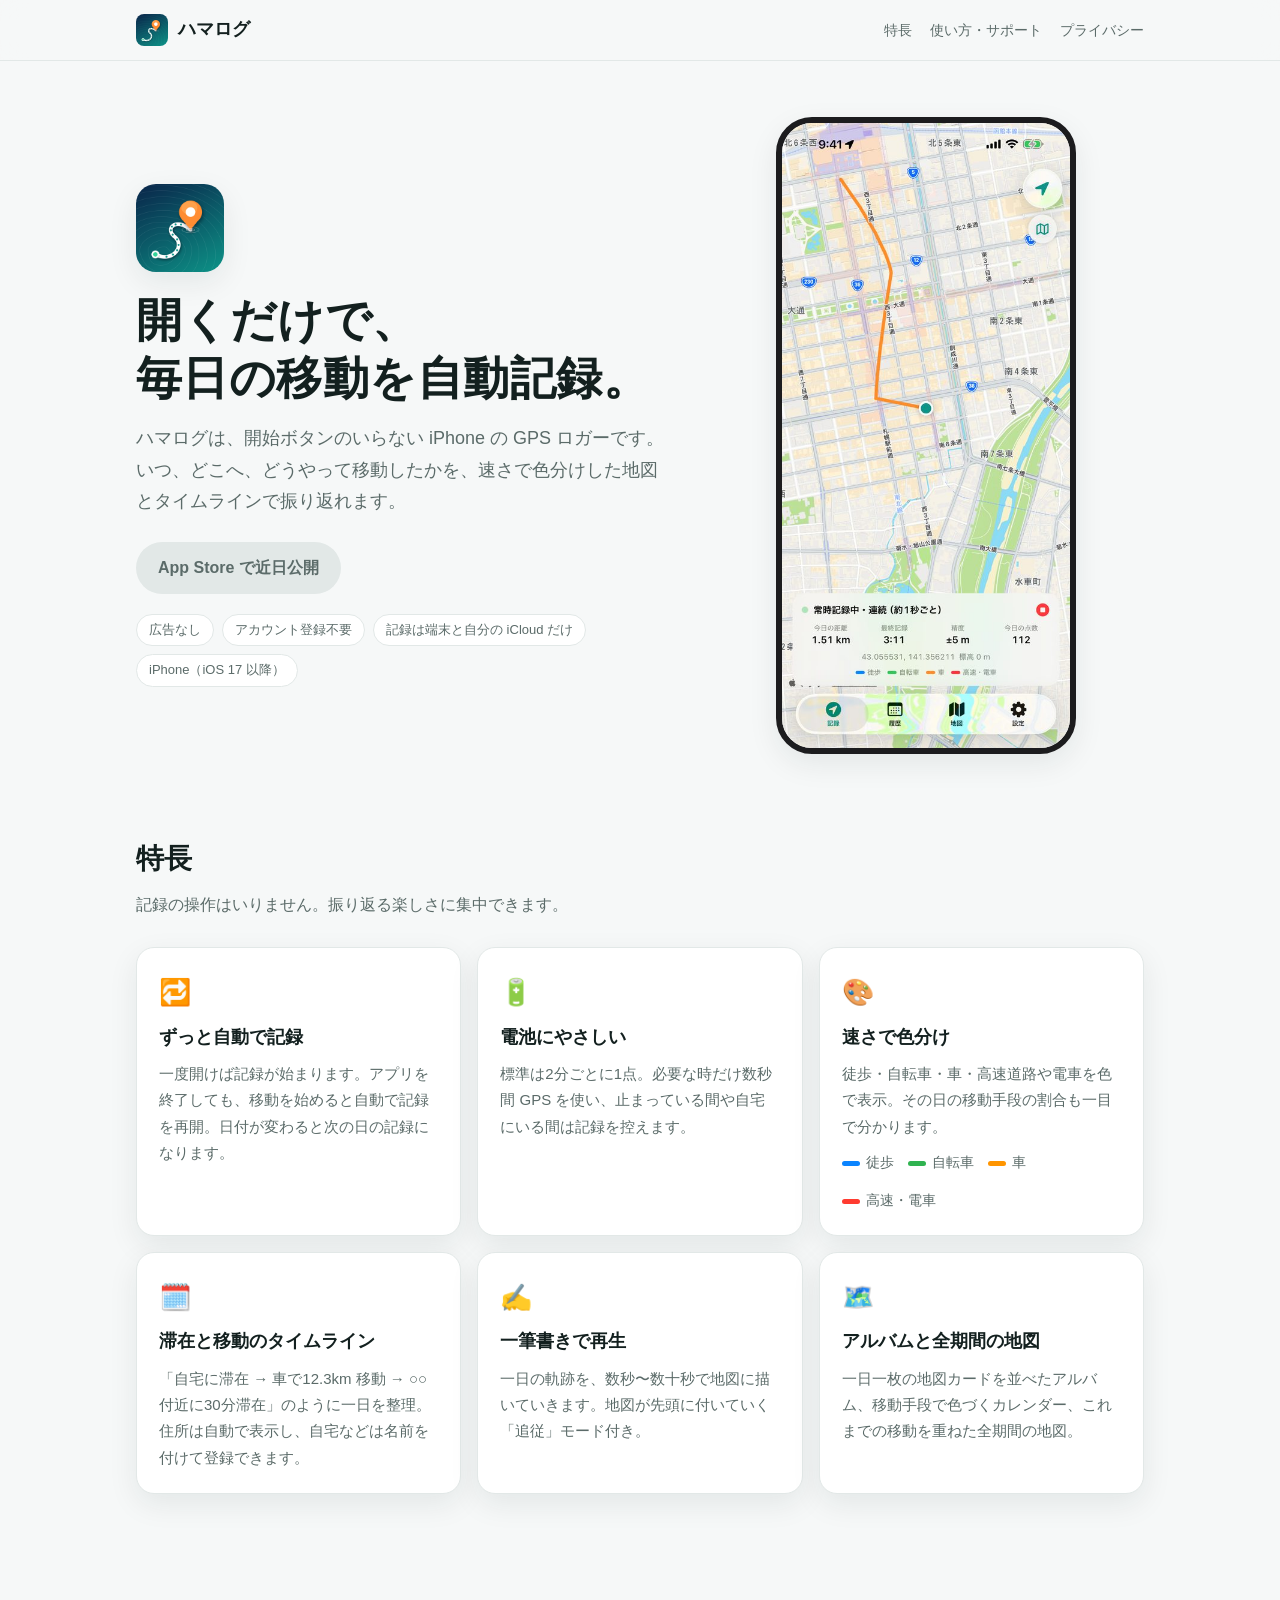
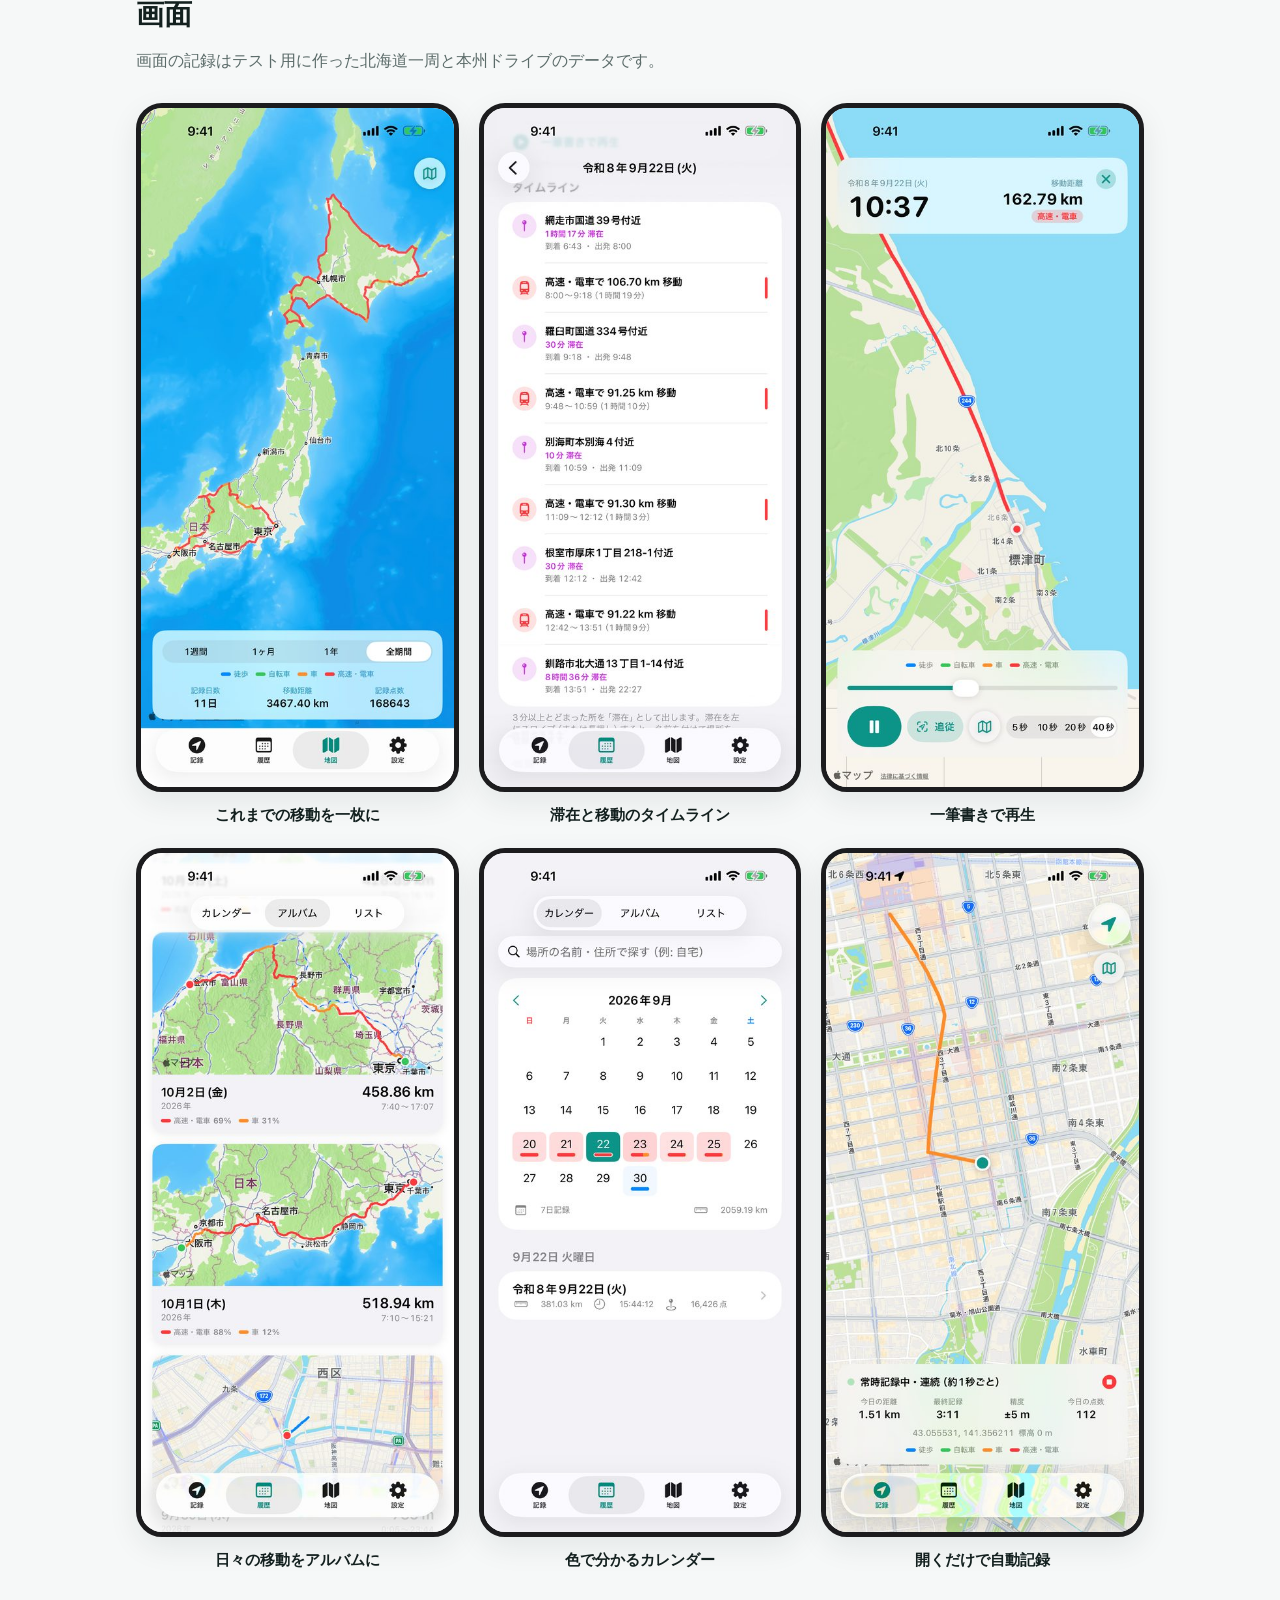
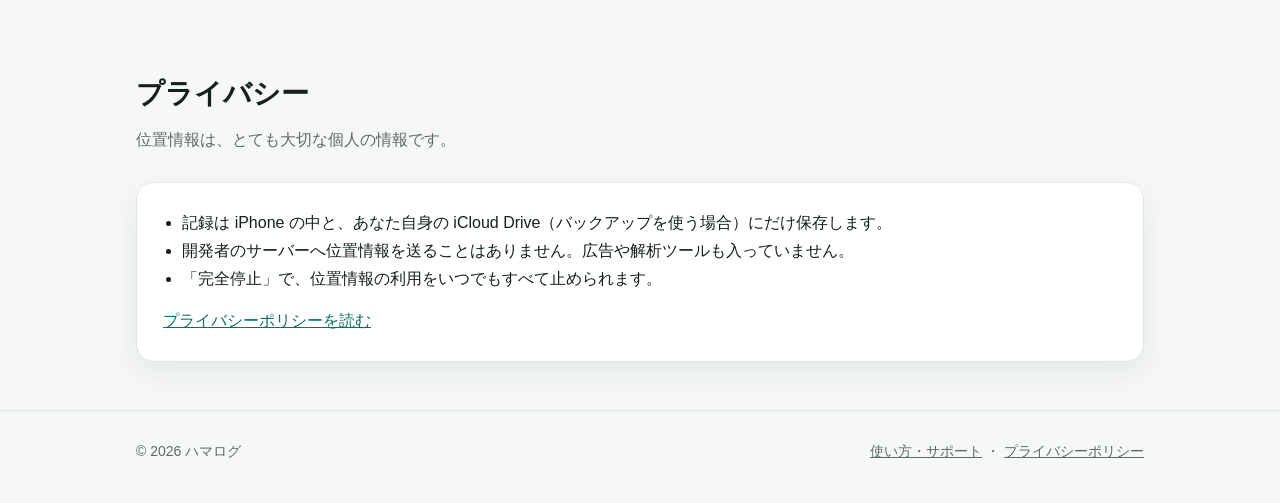
==== index.html @ 606d51f3 "ハマログ 公式サイト（トップ・使い方・プライバシーポリシー） Co-Authored-By: Claude Opus 5.5 <noreply@anthropic.com>" ====
<!doctype html>
<html lang="ja">
<head>
  <meta charset="utf-8">
  <meta name="viewport" content="width=device-width, initial-scale=1">
  <title>ハマログ - 開くだけで毎日の移動を自動記録</title>
  <meta name="description" content="ハマログは、一度開くだけで毎日の移動を自動で記録し続ける iPhone 向け GPS ロガーです。速さで色分けした地図、滞在と移動のタイムライン、一筆書きの再生で一日を振り返れます。">
  <meta property="og:title" content="ハマログ - 開くだけで毎日の移動を自動記録">
  <meta property="og:description" content="開始ボタンのいらない GPS ロガー。速さで色分けした地図、タイムライン、一筆書きの再生。記録は iPhone とあなたの iCloud Drive にだけ。">
  <meta property="og:image" content="https://hama-boo-dot.github.io/hamalog/assets/06_allmap.jpg">
  <link rel="icon" href="assets/favicon.png">
  <link rel="apple-touch-icon" href="assets/app-icon.png">
  <link rel="stylesheet" href="style.css">
</head>
<body>
  <header class="site-header">
    <div class="wrap">
      <a class="brand" href="./"><img src="assets/app-icon.png" alt="">ハマログ</a>
      <nav>
        <a href="#features" class="hide-sm">特長</a>
        <a href="support.html">使い方・サポート</a>
        <a href="privacy.html">プライバシー</a>
      </nav>
    </div>
  </header>

  <main>
    <section class="hero">
      <div class="wrap">
        <div>
          <img class="icon" src="assets/app-icon.png" alt="ハマログのアイコン">
          <h1>開くだけで、<br>毎日の移動を自動記録。</h1>
          <p class="lead">ハマログは、開始ボタンのいらない iPhone の GPS ロガーです。いつ、どこへ、どうやって移動したかを、速さで色分けした地図とタイムラインで振り返れます。</p>
          <a class="button disabled" href="#" aria-disabled="true">App Store で近日公開</a>
          <ul class="badges">
            <li>広告なし</li>
            <li>アカウント登録不要</li>
            <li>記録は端末と自分の iCloud だけ</li>
            <li>iPhone（iOS 17 以降）</li>
          </ul>
        </div>
        <div class="phone"><img src="assets/01_record.jpg" alt="記録画面。今日の軌跡が地図に表示されている"></div>
      </div>
    </section>

    <section id="features">
      <div class="wrap">
        <h2>特長</h2>
        <p class="sub">記録の操作はいりません。振り返る楽しさに集中できます。</p>
        <div class="features">
          <div class="card">
            <div class="emoji">🔁</div>
            <h3>ずっと自動で記録</h3>
            <p>一度開けば記録が始まります。アプリを終了しても、移動を始めると自動で記録を再開。日付が変わると次の日の記録になります。</p>
          </div>
          <div class="card">
            <div class="emoji">🔋</div>
            <h3>電池にやさしい</h3>
            <p>標準は2分ごとに1点。必要な時だけ数秒間 GPS を使い、止まっている間や自宅にいる間は記録を控えます。</p>
          </div>
          <div class="card">
            <div class="emoji">🎨</div>
            <h3>速さで色分け</h3>
            <p>徒歩・自転車・車・高速道路や電車を色で表示。その日の移動手段の割合も一目で分かります。</p>
            <div class="legend">
              <span style="--c: var(--walk)">徒歩</span>
              <span style="--c: var(--bike)">自転車</span>
              <span style="--c: var(--car)">車</span>
              <span style="--c: var(--fast)">高速・電車</span>
            </div>
          </div>
          <div class="card">
            <div class="emoji">🗓️</div>
            <h3>滞在と移動のタイムライン</h3>
            <p>「自宅に滞在 → 車で12.3km 移動 → ○○付近に30分滞在」のように一日を整理。住所は自動で表示し、自宅などは名前を付けて登録できます。</p>
          </div>
          <div class="card">
            <div class="emoji">✍️</div>
            <h3>一筆書きで再生</h3>
            <p>一日の軌跡を、数秒〜数十秒で地図に描いていきます。地図が先頭に付いていく「追従」モード付き。</p>
          </div>
          <div class="card">
            <div class="emoji">🗺️</div>
            <h3>アルバムと全期間の地図</h3>
            <p>一日一枚の地図カードを並べたアルバム、移動手段で色づくカレンダー、これまでの移動を重ねた全期間の地図。</p>
          </div>
        </div>
      </div>
    </section>

    <section>
      <div class="wrap">
        <h2>画面</h2>
        <p class="sub">画面の記録はテスト用に作った北海道一周と本州ドライブのデータです。</p>
        <div class="shots">
          <div class="shot"><figure><img src="assets/06_allmap.jpg" alt="全期間の地図。北海道一周と本州の軌跡" loading="lazy"><figcaption>これまでの移動を一枚に</figcaption></figure></div>
          <div class="shot"><figure><img src="assets/03_timeline.jpg" alt="タイムライン。滞在と移動が時間順に並ぶ" loading="lazy"><figcaption>滞在と移動のタイムライン</figcaption></figure></div>
          <div class="shot"><figure><img src="assets/04_playback.jpg" alt="一筆書きの再生画面" loading="lazy"><figcaption>一筆書きで再生</figcaption></figure></div>
          <div class="shot"><figure><img src="assets/05_album.jpg" alt="アルバム。一日一枚の地図カード" loading="lazy"><figcaption>日々の移動をアルバムに</figcaption></figure></div>
          <div class="shot"><figure><img src="assets/02_calendar.jpg" alt="カレンダー。移動手段の色が付いた日" loading="lazy"><figcaption>色で分かるカレンダー</figcaption></figure></div>
          <div class="shot"><figure><img src="assets/01_record.jpg" alt="記録画面" loading="lazy"><figcaption>開くだけで自動記録</figcaption></figure></div>
        </div>
      </div>
    </section>

    <section>
      <div class="wrap">
        <h2>プライバシー</h2>
        <p class="sub">位置情報は、とても大切な個人の情報です。</p>
        <div class="privacy-box">
          <ul>
            <li>記録は iPhone の中と、あなた自身の iCloud Drive（バックアップを使う場合）にだけ保存します。</li>
            <li>開発者のサーバーへ位置情報を送ることはありません。広告や解析ツールも入っていません。</li>
            <li>「完全停止」で、位置情報の利用をいつでもすべて止められます。</li>
          </ul>
          <p style="margin:14px 0 0"><a href="privacy.html">プライバシーポリシーを読む</a></p>
        </div>
      </div>
    </section>
  </main>

  <footer>
    <div class="wrap">
      <span>© 2026 ハマログ</span>
      <span><a href="support.html">使い方・サポート</a> ・ <a href="privacy.html">プライバシーポリシー</a></span>
    </div>
  </footer>
</body>
</html>
---- style.css ----
:root {
  --bg: #f6f8f8;
  --surface: #ffffff;
  --text: #13201f;
  --muted: #5b6b69;
  --accent: #0d9488;
  --accent-ink: #0b6f66;
  --line: #e2e8e7;
  --walk: #0a84ff;
  --bike: #30b350;
  --car: #ff9500;
  --fast: #ff3b30;
  --shadow: 0 10px 30px rgba(15, 40, 38, 0.08);
}
@media (prefers-color-scheme: dark) {
  :root {
    --bg: #0e1515;
    --surface: #172121;
    --text: #e8efee;
    --muted: #9fb1ae;
    --accent: #2dd4bf;
    --accent-ink: #5eead4;
    --line: #253332;
    --shadow: 0 10px 30px rgba(0, 0, 0, 0.35);
  }
}

* { box-sizing: border-box; }
html { -webkit-text-size-adjust: 100%; }
body {
  margin: 0;
  background: var(--bg);
  color: var(--text);
  font-family: -apple-system, BlinkMacSystemFont, "Hiragino Sans", "Hiragino Kaku Gothic ProN", "Noto Sans JP", sans-serif;
  line-height: 1.75;
}
a { color: var(--accent-ink); }
img { max-width: 100%; display: block; }

.wrap { max-width: 1040px; margin: 0 auto; padding: 0 16px; }

/* ヘッダー */
.site-header {
  position: sticky; top: 0; z-index: 10;
  background: color-mix(in srgb, var(--bg) 88%, transparent);
  backdrop-filter: saturate(160%) blur(12px);
  -webkit-backdrop-filter: saturate(160%) blur(12px);
  border-bottom: 1px solid var(--line);
}
.site-header .wrap { display: flex; align-items: center; gap: 12px; height: 60px; }
.brand { display: flex; align-items: center; gap: 10px; text-decoration: none; color: var(--text); font-weight: 700; font-size: 18px; }
.brand img { width: 32px; height: 32px; border-radius: 8px; }
.site-header nav { margin-left: auto; display: flex; gap: 18px; font-size: 14px; }
.site-header nav a { text-decoration: none; color: var(--muted); }
.site-header nav a:hover, .site-header nav a[aria-current="page"] { color: var(--accent-ink); }

/* ヒーロー */
.hero { padding: 56px 0 32px; }
.hero .wrap { display: grid; grid-template-columns: 1.1fr 0.9fr; gap: 40px; align-items: center; }
.hero h1 { font-size: clamp(30px, 5vw, 46px); line-height: 1.25; margin: 0 0 16px; letter-spacing: 0.01em; }
.hero p.lead { font-size: 18px; color: var(--muted); margin: 0 0 24px; }
.hero .icon { width: 88px; height: 88px; border-radius: 20px; box-shadow: var(--shadow); margin-bottom: 20px; }
.badges { display: flex; flex-wrap: wrap; gap: 8px; margin: 20px 0 0; padding: 0; list-style: none; }
.badges li { font-size: 13px; padding: 4px 12px; border-radius: 999px; background: var(--surface); border: 1px solid var(--line); color: var(--muted); }
.button {
  display: inline-flex; align-items: center; gap: 8px;
  padding: 12px 22px; border-radius: 999px; font-weight: 700; text-decoration: none;
  background: var(--accent); color: #fff;
}
.button.disabled { background: var(--line); color: var(--muted); pointer-events: none; }
.phone { border-radius: 36px; overflow: hidden; box-shadow: var(--shadow); border: 6px solid #1c1c1e; max-width: 300px; margin: 0 auto; }

/* セクション */
section { padding: 48px 0; }
section h2 { font-size: 28px; margin: 0 0 8px; }
section .sub { color: var(--muted); margin: 0 0 28px; }

.features { display: grid; grid-template-columns: repeat(3, 1fr); gap: 16px; }
.card { background: var(--surface); border: 1px solid var(--line); border-radius: 18px; padding: 22px; box-shadow: var(--shadow); }
.card h3 { margin: 0 0 8px; font-size: 18px; }
.card p { margin: 0; color: var(--muted); font-size: 15px; }
.card .emoji { font-size: 26px; margin-bottom: 6px; }

.legend { display: flex; flex-wrap: wrap; gap: 14px; margin-top: 10px; font-size: 14px; color: var(--muted); }
.legend span::before { content: ""; display: inline-block; width: 18px; height: 5px; border-radius: 3px; margin-right: 6px; vertical-align: middle; background: var(--c); }

.shots { display: grid; grid-template-columns: repeat(3, 1fr); gap: 20px; }
.shot figure { margin: 0; }
.shot img { border-radius: 26px; border: 5px solid #1c1c1e; box-shadow: var(--shadow); }
.shot figcaption { text-align: center; margin-top: 10px; font-weight: 600; font-size: 15px; }

.privacy-box { background: var(--surface); border: 1px solid var(--line); border-radius: 18px; padding: 26px; box-shadow: var(--shadow); }
.privacy-box ul { margin: 0; padding-left: 1.2em; }

/* 文書ページ */
.doc { padding: 40px 0 56px; }
.doc .wrap { max-width: 760px; }
.doc h1 { font-size: 30px; margin: 0 0 6px; }
.doc .date { color: var(--muted); margin: 0 0 28px; font-size: 14px; }
.doc h2 { font-size: 21px; margin: 34px 0 10px; padding-top: 6px; border-top: 1px solid var(--line); }
.doc h3 { font-size: 17px; margin: 22px 0 6px; }
.doc table { width: 100%; border-collapse: collapse; font-size: 15px; margin: 10px 0; }
.doc th, .doc td { border: 1px solid var(--line); padding: 8px 10px; text-align: left; vertical-align: top; }
.doc th { background: var(--surface); }
details { background: var(--surface); border: 1px solid var(--line); border-radius: 14px; padding: 14px 18px; margin: 10px 0; }
details summary { cursor: pointer; font-weight: 700; }
details p { margin: 10px 0 0; color: var(--muted); }

footer { border-top: 1px solid var(--line); padding: 28px 0 40px; color: var(--muted); font-size: 14px; }
footer .wrap { display: flex; flex-wrap: wrap; gap: 16px; justify-content: space-between; }
footer a { color: var(--muted); }

@media (max-width: 820px) {
  .hero .wrap { grid-template-columns: 1fr; }
  .hero { padding-top: 32px; }
  .features { grid-template-columns: 1fr; }
  .shots { grid-template-columns: repeat(2, 1fr); gap: 14px; }
  .site-header nav { gap: 12px; }
}
@media (max-width: 420px) {
  .site-header nav a.hide-sm { display: none; }
  .shot img { border-radius: 18px; border-width: 4px; }
}
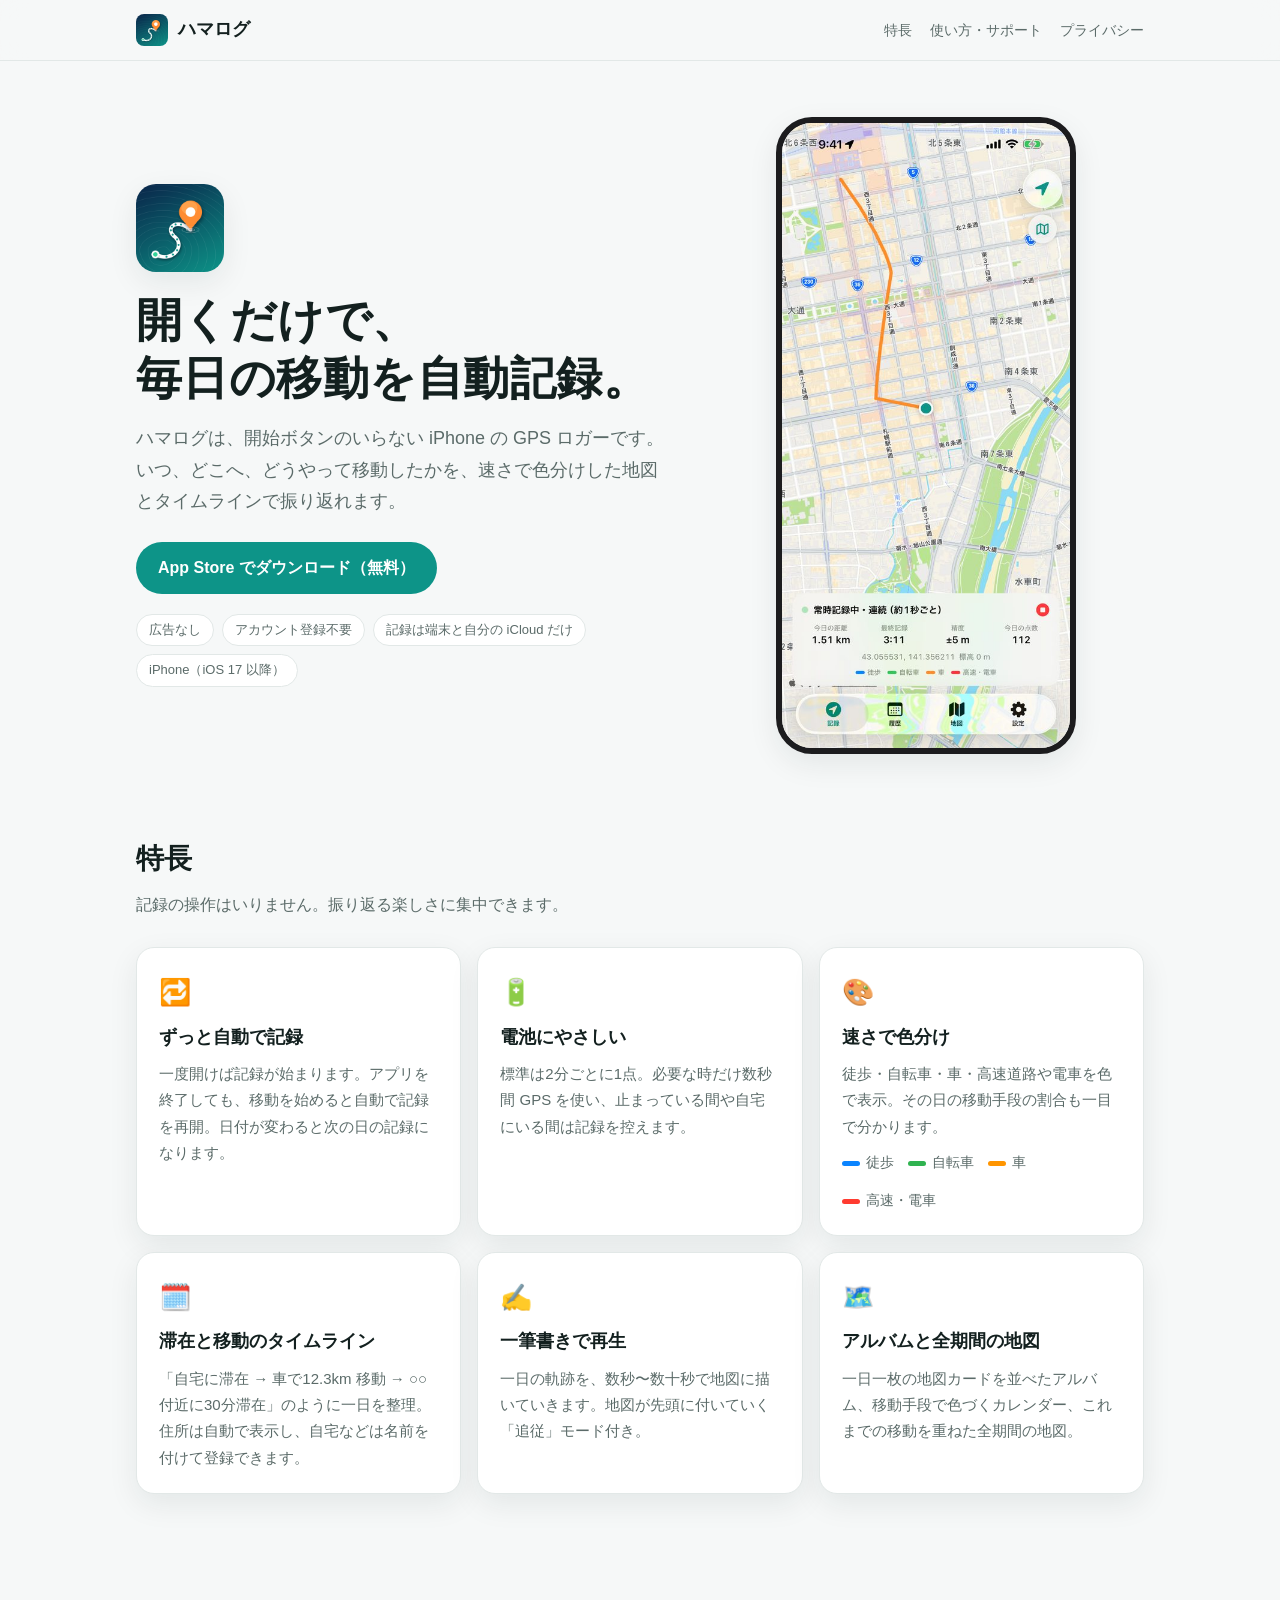
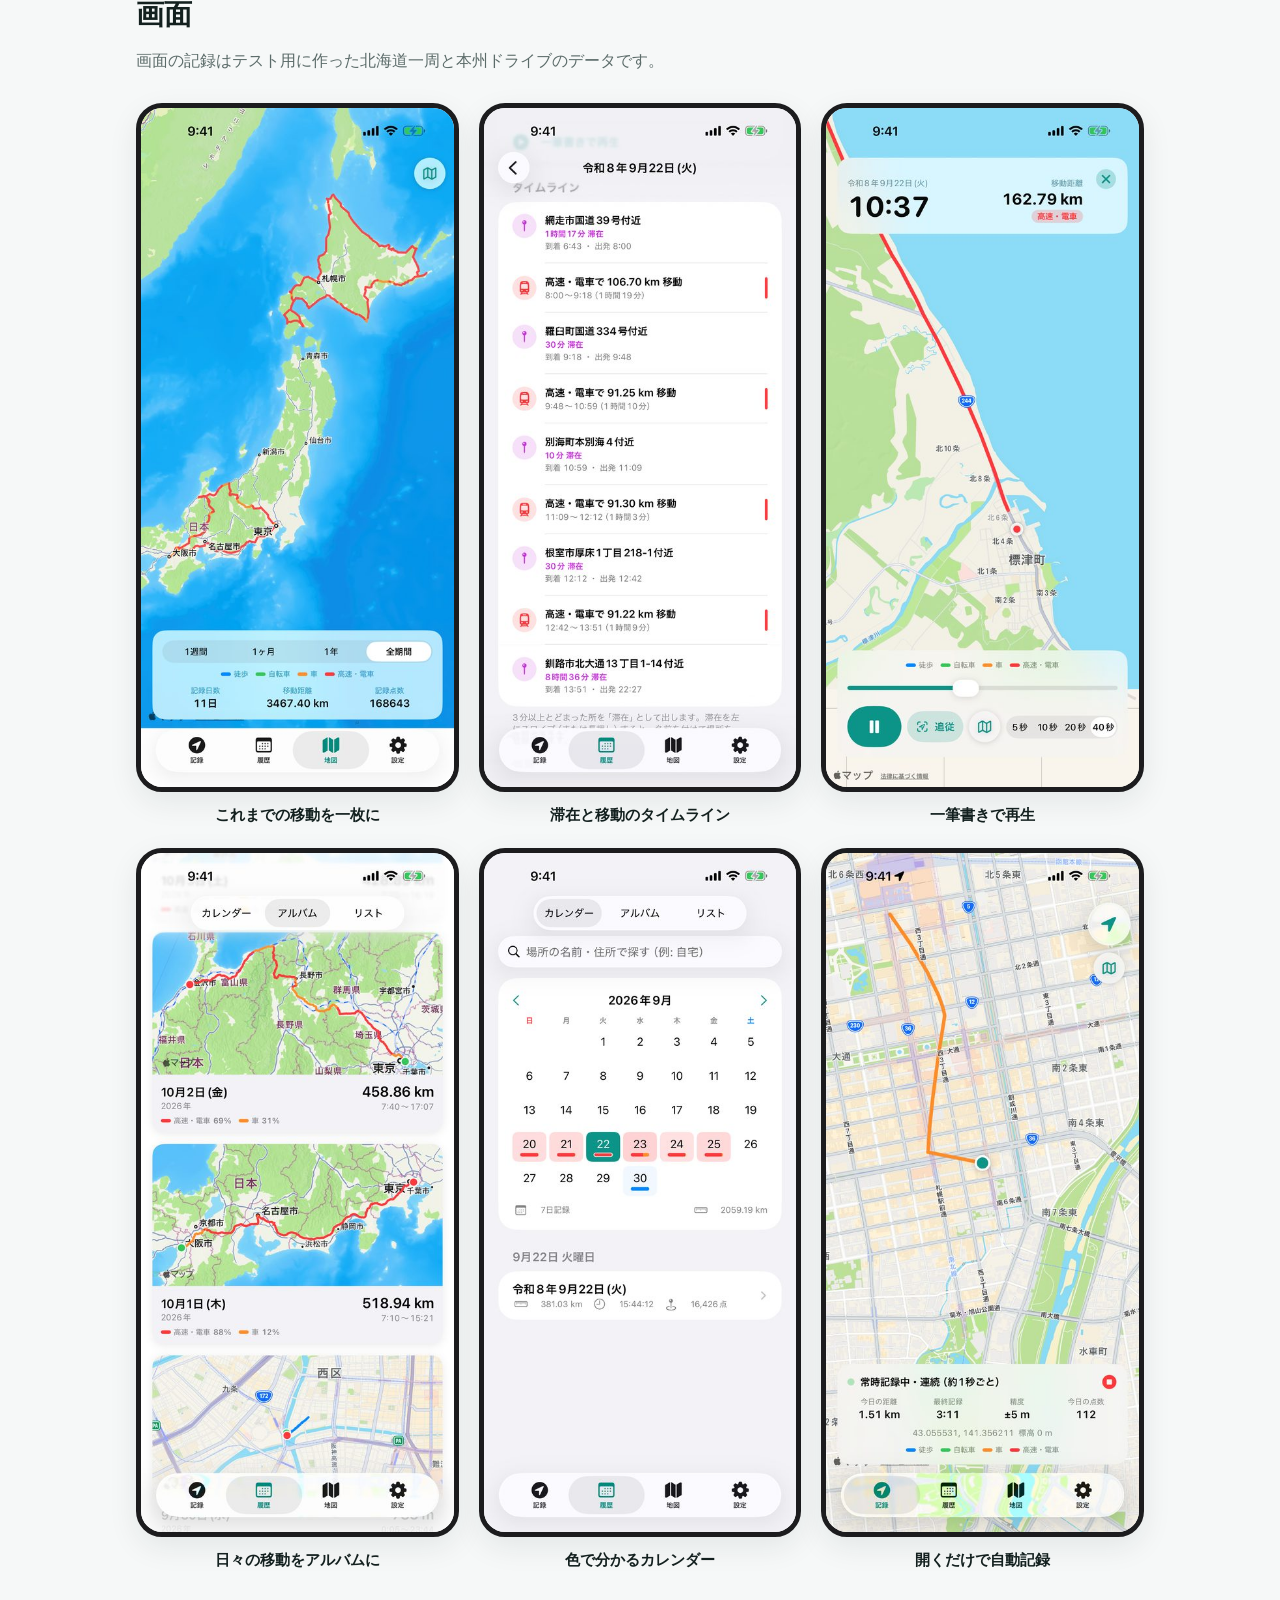
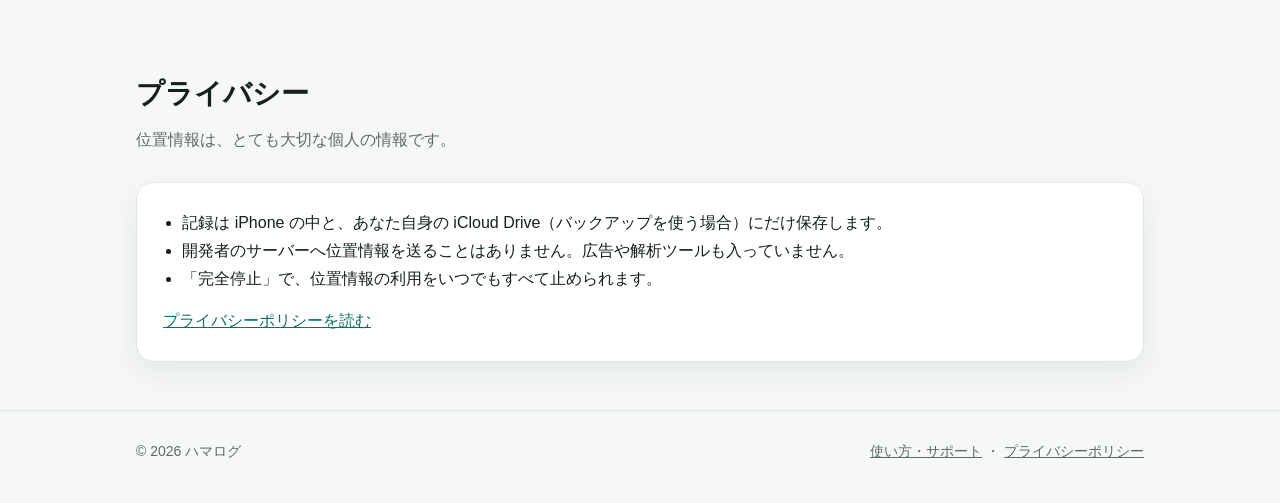
==== commit 397aa720: "App Store へのダウンロードボタンを有効に Co-Authored-By: Claude Opus 5.5 <noreply@anthropic.com>" ====
--- a/index.html
+++ b/index.html
@@ -31,7 +31,7 @@
           <img class="icon" src="assets/app-icon.png" alt="ハマログのアイコン">
           <h1>開くだけで、<br>毎日の移動を自動記録。</h1>
           <p class="lead">ハマログは、開始ボタンのいらない iPhone の GPS ロガーです。いつ、どこへ、どうやって移動したかを、速さで色分けした地図とタイムラインで振り返れます。</p>
-          <a class="button disabled" href="#" aria-disabled="true">App Store で近日公開</a>
+          <a class="button" href="https://apps.apple.com/jp/app/id6820320479">App Store でダウンロード（無料）</a>
           <ul class="badges">
             <li>広告なし</li>
             <li>アカウント登録不要</li>
